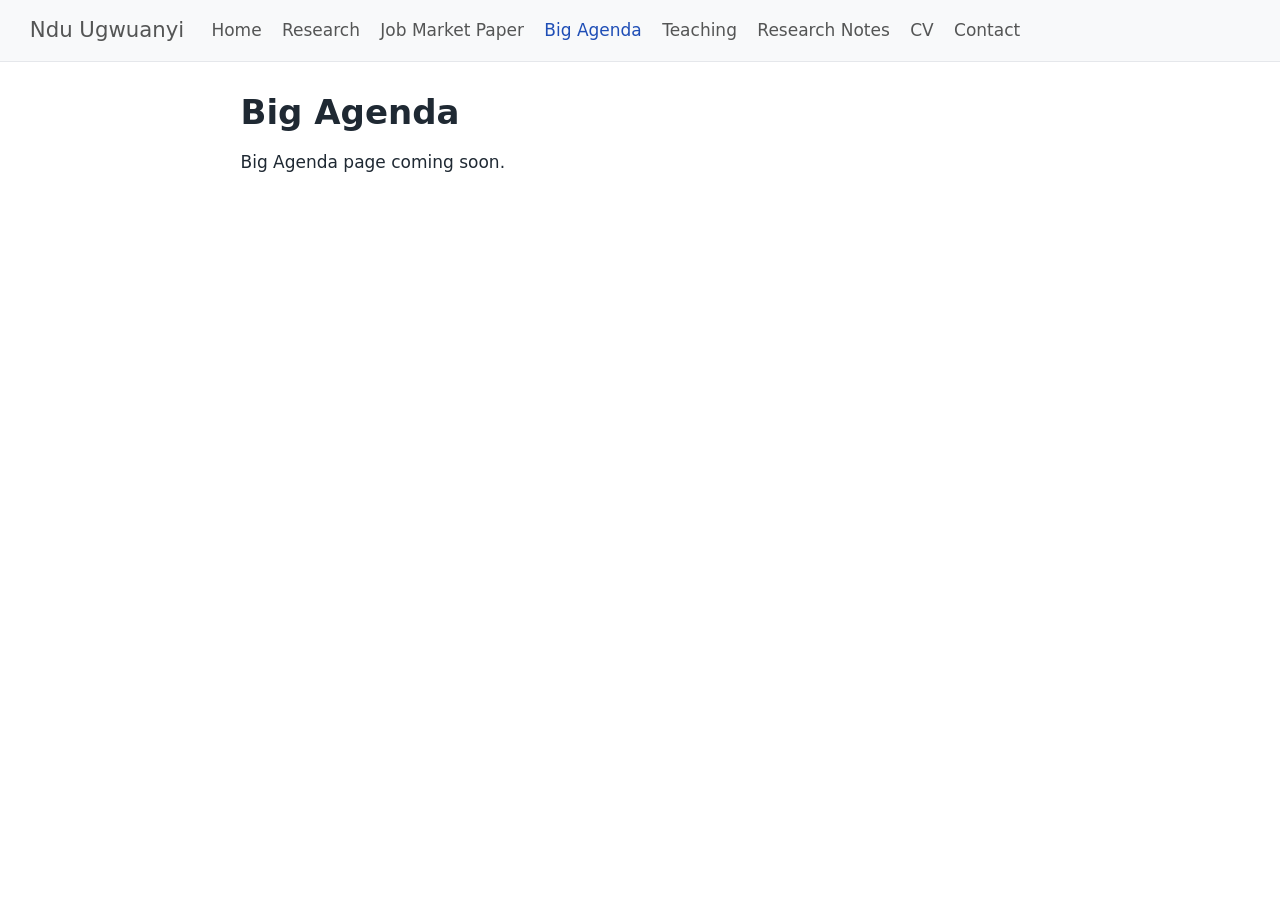
==== big-agenda.html @ 15739ca1 "Built site for gh-pages" ====
<!DOCTYPE html>
<html xmlns="http://www.w3.org/1999/xhtml" lang="en" xml:lang="en"><head>

<meta charset="utf-8">
<meta name="generator" content="quarto-1.10.18">

<meta name="viewport" content="width=device-width, initial-scale=1.0, user-scalable=yes">


<title>Big Agenda – Ndu Ugwuanyi</title>
<style>
/* Default styles provided by pandoc.
** See https://pandoc.org/MANUAL.html#variables-for-html for config info.
*/
span.smallcaps{font-variant: small-caps;}
div.columns{display: flex; gap: 1.5em;}
div.column{flex: auto;}
@media screen {
div.columns{gap: min(4vw, 1.5em);}
div.column{overflow-x: auto;}
}
div.hanging-indent{margin-left: 1.5em; text-indent: -1.5em;}
ul.task-list{list-style: none;}
ul.task-list li input[type="checkbox"] {
  width: 0.8em;
  margin: 0 0.8em 0.2em -1em; /* quarto-specific, see https://github.com/quarto-dev/quarto-cli/issues/4556 */ 
  vertical-align: middle;
}
</style>


<script src="site_libs/quarto-nav/quarto-nav.js"></script>
<script src="site_libs/quarto-nav/headroom.min.js"></script>
<script src="site_libs/clipboard/clipboard.min.js"></script>
<script src="site_libs/quarto-search/autocomplete.umd.js"></script>
<script src="site_libs/quarto-search/fuse.min.js"></script>
<script src="site_libs/quarto-search/quarto-search.js"></script>
<meta name="quarto:offset" content="./">
<script src="site_libs/quarto-html/quarto.js" type="module"></script>
<script src="site_libs/quarto-html/tabsets/tabsets.js" type="module"></script>
<script src="site_libs/quarto-html/popper.min.js"></script>
<script src="site_libs/quarto-html/tippy.umd.min.js"></script>
<script src="site_libs/quarto-html/anchor.min.js"></script>
<link href="site_libs/quarto-html/tippy.css" rel="stylesheet">
<link href="site_libs/quarto-html/quarto-syntax-highlighting-64a204ab8560d761af7679ceaba22944.css" rel="stylesheet" id="quarto-text-highlighting-styles">
<script src="site_libs/bootstrap/bootstrap.min.js"></script>
<link href="site_libs/bootstrap/bootstrap-icons.css" rel="stylesheet">
<link href="site_libs/bootstrap/bootstrap-172ba59bd5e0b52282274ba0c0cc16fc.min.css" rel="stylesheet" append-hash="true" id="quarto-bootstrap" data-mode="light">
<script id="quarto-search-options" type="application/json">{
  "location": "navbar",
  "copy-button": false,
  "collapse-after": 3,
  "panel-placement": "end",
  "type": "overlay",
  "limit": 50,
  "keyboard-shortcut": [
    "f",
    "/",
    "s"
  ],
  "show-item-context": false,
  "language": {
    "search-no-results-text": "No results",
    "search-matching-documents-text": "matching documents",
    "search-copy-link-title": "Copy link to search",
    "search-hide-matches-text": "Hide additional matches",
    "search-more-match-text": "more match in this document",
    "search-more-matches-text": "more matches in this document",
    "search-clear-button-title": "Clear",
    "search-text-placeholder": "",
    "search-detached-cancel-button-title": "Cancel",
    "search-submit-button-title": "Submit",
    "search-label": "Search"
  }
}</script>


<link rel="stylesheet" href="styles.css">
</head>

<body class="nav-fixed fullcontent quarto-light">

<div id="quarto-search-results"></div>
  <header id="quarto-header" class="headroom fixed-top">
    <nav class="navbar navbar-expand-lg " data-bs-theme="dark">
      <div class="navbar-container container-fluid">
      <div class="navbar-brand-container mx-auto">
    <a class="navbar-brand" href="./index.html">
    <span class="navbar-title">Ndu Ugwuanyi</span>
    </a>
  </div>
            <div id="quarto-search" class="" title="Search"></div>
          <button class="navbar-toggler" type="button" data-bs-toggle="collapse" data-bs-target="#navbarCollapse" aria-controls="navbarCollapse" role="menu" aria-expanded="false" aria-label="Toggle navigation" onclick="if (window.quartoToggleHeadroom) { window.quartoToggleHeadroom(); }">
  <span class="navbar-toggler-icon"></span>
</button>
          <div class="collapse navbar-collapse" id="navbarCollapse">
            <ul class="navbar-nav navbar-nav-scroll me-auto">
  <li class="nav-item">
    <a class="nav-link" href="./index.html"> 
<span class="menu-text">Home</span></a>
  </li>  
  <li class="nav-item">
    <a class="nav-link" href="./research.html"> 
<span class="menu-text">Research</span></a>
  </li>  
  <li class="nav-item">
    <a class="nav-link" href="./job-market-paper.html"> 
<span class="menu-text">Job Market Paper</span></a>
  </li>  
  <li class="nav-item">
    <a class="nav-link active" href="./big-agenda.html" aria-current="page"> 
<span class="menu-text">Big Agenda</span></a>
  </li>  
  <li class="nav-item">
    <a class="nav-link" href="./teaching.html"> 
<span class="menu-text">Teaching</span></a>
  </li>  
  <li class="nav-item">
    <a class="nav-link" href="./research-notes.html"> 
<span class="menu-text">Research Notes</span></a>
  </li>  
  <li class="nav-item">
    <a class="nav-link" href="./cv.html"> 
<span class="menu-text">CV</span></a>
  </li>  
  <li class="nav-item">
    <a class="nav-link" href="./contact.html"> 
<span class="menu-text">Contact</span></a>
  </li>  
</ul>
          </div> <!-- /navcollapse -->
            <div class="quarto-navbar-tools">
</div>
      </div> <!-- /container-fluid -->
    </nav>
</header>
<!-- content -->
<div id="quarto-content" class="quarto-container page-columns page-rows-contents page-layout-article page-navbar">
<!-- sidebar -->
<!-- margin-sidebar -->
    
<!-- main -->
<main class="content" id="quarto-document-content">

<header id="title-block-header" class="quarto-title-block default">
<div class="quarto-title">
<h1 class="title">Big Agenda</h1>
</div>



<div class="quarto-title-meta">

    
  
    
  </div>
  


</header>


<p>Big Agenda page coming soon.</p>



</main> <!-- /main -->
<script id="quarto-html-after-body" type="application/javascript">
  window.document.addEventListener("DOMContentLoaded", function (event) {
    const icon = "";
    const anchorJS = new window.AnchorJS();
    anchorJS.options = {
      placement: 'right',
      icon: icon
    };
    anchorJS.add('.anchored');
    const isCodeAnnotation = (el) => {
      for (const clz of el.classList) {
        if (clz.startsWith('code-annotation-')) {                     
          return true;
        }
      }
      return false;
    }
    const onCopySuccess = function(e) {
      // button target
      const button = e.trigger;
      // don't keep focus
      button.blur();
      // flash "checked"
      button.classList.add('code-copy-button-checked');
      var currentTitle = button.getAttribute("title");
      button.setAttribute("title", "Copied!");
      let tooltip;
      if (window.bootstrap) {
        button.setAttribute("data-bs-toggle", "tooltip");
        button.setAttribute("data-bs-placement", "left");
        button.setAttribute("data-bs-title", "Copied!");
        tooltip = new bootstrap.Tooltip(button, 
          { trigger: "manual", 
            customClass: "code-copy-button-tooltip",
            offset: [0, -8]});
        tooltip.show();    
      }
      setTimeout(function() {
        if (tooltip) {
          tooltip.hide();
          button.removeAttribute("data-bs-title");
          button.removeAttribute("data-bs-toggle");
          button.removeAttribute("data-bs-placement");
        }
        button.setAttribute("title", currentTitle);
        button.classList.remove('code-copy-button-checked');
      }, 1000);
      // clear code selection
      e.clearSelection();
    }
    const getTextToCopy = function(trigger) {
      const outerScaffold = trigger.parentElement.cloneNode(true);
      const codeEl = outerScaffold.querySelector('code');
      for (const childEl of codeEl.children) {
        if (isCodeAnnotation(childEl)) {
          childEl.remove();
        }
      }
      return codeEl.innerText;
    }
    const clipboard = new window.ClipboardJS('.code-copy-button:not([data-in-quarto-modal])', {
      text: getTextToCopy
    });
    clipboard.on('success', onCopySuccess);
    if (window.document.getElementById('quarto-embedded-source-code-modal')) {
      const clipboardModal = new window.ClipboardJS('.code-copy-button[data-in-quarto-modal]', {
        text: getTextToCopy,
        container: window.document.getElementById('quarto-embedded-source-code-modal')
      });
      clipboardModal.on('success', onCopySuccess);
    }
      var localhostRegex = new RegExp(/^(?:http|https):\/\/localhost\:?[0-9]*\//);
      var mailtoRegex = new RegExp(/^mailto:/);
        var filterRegex = new RegExp("https:\/\/URichnd\.github\.io\/ndu\/");
      var isInternal = (href) => {
          return filterRegex.test(href) || localhostRegex.test(href) || mailtoRegex.test(href);
      }
      // Inspect non-navigation links and adorn them if external
     var links = window.document.querySelectorAll('a[href]:not(.nav-link):not(.navbar-brand):not(.toc-action):not(.sidebar-link):not(.sidebar-item-toggle):not(.pagination-link):not(.no-external):not([aria-hidden]):not(.dropdown-item):not(.quarto-navigation-tool):not(.about-link)');
      for (var i=0; i<links.length; i++) {
        const link = links[i];
        if (!isInternal(link.href)) {
          // undo the damage that might have been done by quarto-nav.js in the case of
          // links that we want to consider external
          if (link.dataset.originalHref !== undefined) {
            link.href = link.dataset.originalHref;
          }
        }
      }
    function tippyHover(el, contentFn, onTriggerFn, onUntriggerFn) {
      const config = {
        allowHTML: true,
        maxWidth: 500,
        delay: 100,
        arrow: false,
        appendTo: function(el) {
            return el.parentElement;
        },
        interactive: true,
        interactiveBorder: 10,
        theme: 'quarto',
        placement: 'bottom-start',
      };
      if (contentFn) {
        config.content = contentFn;
      }
      if (onTriggerFn) {
        config.onTrigger = onTriggerFn;
      }
      if (onUntriggerFn) {
        config.onUntrigger = onUntriggerFn;
      }
      window.tippy(el, config); 
    }
    const noterefs = window.document.querySelectorAll('a[role="doc-noteref"]');
    for (var i=0; i<noterefs.length; i++) {
      const ref = noterefs[i];
      tippyHover(ref, function() {
        // use id or data attribute instead here
        let href = ref.getAttribute('data-footnote-href') || ref.getAttribute('href');
        try { href = new URL(href).hash; } catch {}
        const id = href.replace(/^#\/?/, "");
        const note = window.document.getElementById(id);
        if (note) {
          return note.innerHTML;
        } else {
          return "";
        }
      });
    }
    const xrefs = window.document.querySelectorAll('a.quarto-xref');
    const processXRef = (id, note) => {
      // Strip column container classes
      const stripColumnClz = (el) => {
        el.classList.remove("page-full", "page-columns");
        if (el.children) {
          for (const child of el.children) {
            stripColumnClz(child);
          }
        }
      }
      stripColumnClz(note)
      if (id === null || id.startsWith('sec-')) {
        // Special case sections, only their first couple elements
        const container = document.createElement("div");
        if (note.children && note.children.length > 2) {
          container.appendChild(note.children[0].cloneNode(true));
          for (let i = 1; i < note.children.length; i++) {
            const child = note.children[i];
            if (child.tagName === "P" && child.innerText === "") {
              continue;
            } else {
              container.appendChild(child.cloneNode(true));
              break;
            }
          }
          if (window.Quarto?.typesetMath) {
            window.Quarto.typesetMath(container);
          }
          return container.innerHTML
        } else {
          if (window.Quarto?.typesetMath) {
            window.Quarto.typesetMath(note);
          }
          return note.innerHTML;
        }
      } else {
        // Remove any anchor links if they are present
        const anchorLink = note.querySelector('a.anchorjs-link');
        if (anchorLink) {
          anchorLink.remove();
        }
        if (window.Quarto?.typesetMath) {
          window.Quarto.typesetMath(note);
        }
        if (note.classList.contains("callout")) {
          return note.outerHTML;
        } else {
          return note.innerHTML;
        }
      }
    }
    for (var i=0; i<xrefs.length; i++) {
      const xref = xrefs[i];
      tippyHover(xref, undefined, function(instance) {
        instance.disable();
        let url = xref.getAttribute('href');
        let hash = undefined; 
        if (url.startsWith('#')) {
          hash = url;
        } else {
          try { hash = new URL(url).hash; } catch {}
        }
        if (hash) {
          const id = hash.replace(/^#\/?/, "");
          const note = window.document.getElementById(id);
          if (note !== null) {
            try {
              const html = processXRef(id, note.cloneNode(true));
              instance.setContent(html);
            } finally {
              instance.enable();
              instance.show();
            }
          } else {
            // See if we can fetch this
            fetch(url.split('#')[0])
            .then(res => res.text())
            .then(html => {
              const parser = new DOMParser();
              const htmlDoc = parser.parseFromString(html, "text/html");
              const note = htmlDoc.getElementById(id);
              if (note !== null) {
                const html = processXRef(id, note);
                instance.setContent(html);
              } 
            }).finally(() => {
              instance.enable();
              instance.show();
            });
          }
        } else {
          // See if we can fetch a full url (with no hash to target)
          // This is a special case and we should probably do some content thinning / targeting
          fetch(url)
          .then(res => res.text())
          .then(html => {
            const parser = new DOMParser();
            const htmlDoc = parser.parseFromString(html, "text/html");
            const note = htmlDoc.querySelector('main.content');
            if (note !== null) {
              // This should only happen for chapter cross references
              // (since there is no id in the URL)
              // remove the first header
              if (note.children.length > 0 && note.children[0].tagName === "HEADER") {
                note.children[0].remove();
              }
              const html = processXRef(null, note);
              instance.setContent(html);
            } 
          }).finally(() => {
            instance.enable();
            instance.show();
          });
        }
      }, function(instance) {
      });
    }
        let selectedAnnoteEl;
        const selectorForAnnotation = ( cell, annotation) => {
          let cellAttr = 'data-code-cell="' + cell + '"';
          let lineAttr = 'data-code-annotation="' +  annotation + '"';
          const selector = 'span[' + cellAttr + '][' + lineAttr + ']';
          return selector;
        }
        const selectCodeLines = (annoteEl) => {
          const doc = window.document;
          const targetCell = annoteEl.getAttribute("data-target-cell");
          const targetAnnotation = annoteEl.getAttribute("data-target-annotation");
          const annoteSpan = window.document.querySelector(selectorForAnnotation(targetCell, targetAnnotation));
          const lines = annoteSpan.getAttribute("data-code-lines").split(",");
          const lineIds = lines.map((line) => {
            return targetCell + "-" + line;
          })
          let top = null;
          let height = null;
          let parent = null;
          if (lineIds.length > 0) {
              //compute the position of the single el (top and bottom and make a div)
              const el = window.document.getElementById(lineIds[0]);
              top = el.offsetTop;
              height = el.offsetHeight;
              parent = el.parentElement.parentElement;
            if (lineIds.length > 1) {
              const lastEl = window.document.getElementById(lineIds[lineIds.length - 1]);
              const bottom = lastEl.offsetTop + lastEl.offsetHeight;
              height = bottom - top;
            }
            if (top !== null && height !== null && parent !== null) {
              // cook up a div (if necessary) and position it 
              let div = window.document.getElementById("code-annotation-line-highlight");
              if (div === null) {
                div = window.document.createElement("div");
                div.setAttribute("id", "code-annotation-line-highlight");
                div.style.position = 'absolute';
                parent.appendChild(div);
              }
              div.style.top = top - 2 + "px";
              div.style.height = height + 4 + "px";
              div.style.left = 0;
              let gutterDiv = window.document.getElementById("code-annotation-line-highlight-gutter");
              if (gutterDiv === null) {
                gutterDiv = window.document.createElement("div");
                gutterDiv.setAttribute("id", "code-annotation-line-highlight-gutter");
                gutterDiv.style.position = 'absolute';
                const codeCell = window.document.getElementById(targetCell);
                const gutter = codeCell.querySelector('.code-annotation-gutter');
                gutter.appendChild(gutterDiv);
              }
              gutterDiv.style.top = top - 2 + "px";
              gutterDiv.style.height = height + 4 + "px";
            }
            selectedAnnoteEl = annoteEl;
          }
        };
        const unselectCodeLines = () => {
          const elementsIds = ["code-annotation-line-highlight", "code-annotation-line-highlight-gutter"];
          elementsIds.forEach((elId) => {
            const div = window.document.getElementById(elId);
            if (div) {
              div.remove();
            }
          });
          selectedAnnoteEl = undefined;
        };
          // Handle positioning of the toggle
      window.addEventListener(
        "resize",
        throttle(() => {
          elRect = undefined;
          if (selectedAnnoteEl) {
            selectCodeLines(selectedAnnoteEl);
          }
        }, 10)
      );
      function throttle(fn, ms) {
      let throttle = false;
      let timer;
        return (...args) => {
          if(!throttle) { // first call gets through
              fn.apply(this, args);
              throttle = true;
          } else { // all the others get throttled
              if(timer) clearTimeout(timer); // cancel #2
              timer = setTimeout(() => {
                fn.apply(this, args);
                timer = throttle = false;
              }, ms);
          }
        };
      }
        // Attach click handler to the DT
        const annoteDls = window.document.querySelectorAll('dt[data-target-cell]');
        for (const annoteDlNode of annoteDls) {
          annoteDlNode.addEventListener('click', (event) => {
            const clickedEl = event.target;
            if (clickedEl !== selectedAnnoteEl) {
              unselectCodeLines();
              const activeEl = window.document.querySelector('dt[data-target-cell].code-annotation-active');
              if (activeEl) {
                activeEl.classList.remove('code-annotation-active');
              }
              selectCodeLines(clickedEl);
              clickedEl.classList.add('code-annotation-active');
            } else {
              // Unselect the line
              unselectCodeLines();
              clickedEl.classList.remove('code-annotation-active');
            }
          });
        }
    const findCites = (el) => {
      const parentEl = el.parentElement;
      if (parentEl) {
        const cites = parentEl.dataset.cites;
        if (cites) {
          return {
            el,
            cites: cites.split(' ')
          };
        } else {
          return findCites(el.parentElement)
        }
      } else {
        return undefined;
      }
    };
    var bibliorefs = window.document.querySelectorAll('a[role="doc-biblioref"]');
    for (var i=0; i<bibliorefs.length; i++) {
      const ref = bibliorefs[i];
      const citeInfo = findCites(ref);
      if (citeInfo) {
        tippyHover(citeInfo.el, function() {
          var popup = window.document.createElement('div');
          citeInfo.cites.forEach(function(cite) {
            var citeDiv = window.document.createElement('div');
            citeDiv.classList.add('hanging-indent');
            citeDiv.classList.add('csl-entry');
            var biblioDiv = window.document.getElementById('ref-' + cite);
            if (biblioDiv) {
              citeDiv.innerHTML = biblioDiv.innerHTML;
            }
            popup.appendChild(citeDiv);
          });
          return popup.innerHTML;
        });
      }
    }
  });
  </script>
</div> <!-- /content -->




</body></html>
---- site_libs/quarto-html/tippy.css ----
.tippy-box[data-animation=fade][data-state=hidden]{opacity:0}[data-tippy-root]{max-width:calc(100vw - 10px)}.tippy-box{position:relative;background-color:#333;color:#fff;border-radius:4px;font-size:14px;line-height:1.4;white-space:normal;outline:0;transition-property:transform,visibility,opacity}.tippy-box[data-placement^=top]>.tippy-arrow{bottom:0}.tippy-box[data-placement^=top]>.tippy-arrow:before{bottom:-7px;left:0;border-width:8px 8px 0;border-top-color:initial;transform-origin:center top}.tippy-box[data-placement^=bottom]>.tippy-arrow{top:0}.tippy-box[data-placement^=bottom]>.tippy-arrow:before{top:-7px;left:0;border-width:0 8px 8px;border-bottom-color:initial;transform-origin:center bottom}.tippy-box[data-placement^=left]>.tippy-arrow{right:0}.tippy-box[data-placement^=left]>.tippy-arrow:before{border-width:8px 0 8px 8px;border-left-color:initial;right:-7px;transform-origin:center left}.tippy-box[data-placement^=right]>.tippy-arrow{left:0}.tippy-box[data-placement^=right]>.tippy-arrow:before{left:-7px;border-width:8px 8px 8px 0;border-right-color:initial;transform-origin:center right}.tippy-box[data-inertia][data-state=visible]{transition-timing-function:cubic-bezier(.54,1.5,.38,1.11)}.tippy-arrow{width:16px;height:16px;color:#333}.tippy-arrow:before{content:"";position:absolute;border-color:transparent;border-style:solid}.tippy-content{position:relative;padding:5px 9px;z-index:1}
---- site_libs/quarto-html/quarto-syntax-highlighting-64a204ab8560d761af7679ceaba22944.css ----
/* quarto syntax highlight colors */
:root {
  --quarto-hl-ot-color: #003B4F;
  --quarto-hl-at-color: #657422;
  --quarto-hl-ss-color: #20794D;
  --quarto-hl-an-color: #5E5E5E;
  --quarto-hl-fu-color: #4758AB;
  --quarto-hl-st-color: #20794D;
  --quarto-hl-cf-color: #003B4F;
  --quarto-hl-op-color: #5E5E5E;
  --quarto-hl-er-color: #AD0000;
  --quarto-hl-bn-color: #AD0000;
  --quarto-hl-al-color: #AD0000;
  --quarto-hl-va-color: #111111;
  --quarto-hl-bu-color: inherit;
  --quarto-hl-ex-color: inherit;
  --quarto-hl-pp-color: #AD0000;
  --quarto-hl-in-color: #5E5E5E;
  --quarto-hl-vs-color: #20794D;
  --quarto-hl-wa-color: #5E5E5E;
  --quarto-hl-do-color: #5E5E5E;
  --quarto-hl-im-color: #00769E;
  --quarto-hl-ch-color: #20794D;
  --quarto-hl-dt-color: #AD0000;
  --quarto-hl-fl-color: #AD0000;
  --quarto-hl-co-color: #5E5E5E;
  --quarto-hl-cv-color: #5E5E5E;
  --quarto-hl-cn-color: #8f5902;
  --quarto-hl-sc-color: #5E5E5E;
  --quarto-hl-dv-color: #AD0000;
  --quarto-hl-kw-color: #003B4F;
}

/* other quarto variables */
:root {
  --quarto-font-monospace: SFMono-Regular, Menlo, Monaco, Consolas, "Liberation Mono", "Courier New", monospace;
}

/* syntax highlight based on Pandoc's rules */
pre > code.sourceCode > span {
  color: #003B4F;
}

code.sourceCode > span {
  color: #003B4F;
}

div.sourceCode,
div.sourceCode pre.sourceCode {
  color: #003B4F;
}

/* Normal */
code span {
  color: #003B4F;
}

/* Alert */
code span.al {
  color: #AD0000;
  font-style: inherit;
}

/* Annotation */
code span.an {
  color: #5E5E5E;
  font-style: inherit;
}

/* Attribute */
code span.at {
  color: #657422;
  font-style: inherit;
}

/* BaseN */
code span.bn {
  color: #AD0000;
  font-style: inherit;
}

/* BuiltIn */
code span.bu {
  font-style: inherit;
}

/* ControlFlow */
code span.cf {
  color: #003B4F;
  font-weight: bold;
  font-style: inherit;
}

/* Char */
code span.ch {
  color: #20794D;
  font-style: inherit;
}

/* Constant */
code span.cn {
  color: #8f5902;
  font-style: inherit;
}

/* Comment */
code span.co {
  color: #5E5E5E;
  font-style: inherit;
}

/* CommentVar */
code span.cv {
  color: #5E5E5E;
  font-style: italic;
}

/* Documentation */
code span.do {
  color: #5E5E5E;
  font-style: italic;
}

/* DataType */
code span.dt {
  color: #AD0000;
  font-style: inherit;
}

/* DecVal */
code span.dv {
  color: #AD0000;
  font-style: inherit;
}

/* Error */
code span.er {
  color: #AD0000;
  font-style: inherit;
}

/* Extension */
code span.ex {
  font-style: inherit;
}

/* Float */
code span.fl {
  color: #AD0000;
  font-style: inherit;
}

/* Function */
code span.fu {
  color: #4758AB;
  font-style: inherit;
}

/* Import */
code span.im {
  color: #00769E;
  font-style: inherit;
}

/* Information */
code span.in {
  color: #5E5E5E;
  font-style: inherit;
}

/* Keyword */
code span.kw {
  color: #003B4F;
  font-weight: bold;
  font-style: inherit;
}

/* Operator */
code span.op {
  color: #5E5E5E;
  font-style: inherit;
}

/* Other */
code span.ot {
  color: #003B4F;
  font-style: inherit;
}

/* Preprocessor */
code span.pp {
  color: #AD0000;
  font-style: inherit;
}

/* SpecialChar */
code span.sc {
  color: #5E5E5E;
  font-style: inherit;
}

/* SpecialString */
code span.ss {
  color: #20794D;
  font-style: inherit;
}

/* String */
code span.st {
  color: #20794D;
  font-style: inherit;
}

/* Variable */
code span.va {
  color: #111111;
  font-style: inherit;
}

/* VerbatimString */
code span.vs {
  color: #20794D;
  font-style: inherit;
}

/* Warning */
code span.wa {
  color: #5E5E5E;
  font-style: italic;
}

.prevent-inlining {
  content: "</";
}

/*# sourceMappingURL=9d8d5bb603a83b8298b89080a598c93b.css.map */
---- styles.css ----
body {
  font-family: system-ui, -apple-system, BlinkMacSystemFont, "Segoe UI", sans-serif;
  color: #1f2933;
}

.navbar {
  box-shadow: none;
  border-bottom: 1px solid #e5e7eb;
}

.hero {
  position: relative;
  width: 100vw;
  margin-left: calc(50% - 50vw);
  min-height: 82vh;
  display: flex;
  align-items: center;
  justify-content: center;
  overflow: hidden;
  background: linear-gradient(135deg, #0f172a 0%, #1e293b 45%, #334155 100%);
  margin-top: -1px;
}

.hero-video {
  position: absolute;
  inset: 0;
  width: 100%;
  height: 100%;
  object-fit: cover;
  opacity: 0.45;
}

.hero-overlay {
  position: absolute;
  inset: 0;
  background: rgba(5, 10, 25, 0.52);
}

.hero-content {
  position: relative;
  z-index: 2;
  max-width: 920px;
  padding: 4rem 2rem;
  text-align: center;
  color: white;
}

.eyebrow {
  text-transform: uppercase;
  letter-spacing: 0.14em;
  font-size: 0.82rem;
  margin-bottom: 1rem;
  color: #dbeafe;
}

.hero-content h1 {
  font-size: clamp(3rem, 7vw, 6rem);
  line-height: 0.95;
  margin: 0 0 1rem 0;
  font-weight: 700;
}

.subtitle {
  font-size: 1.35rem;
  margin-bottom: 1.5rem;
  color: #e5e7eb;
}

.hero-text {
  max-width: 760px;
  margin: 0 auto;
  font-size: 1.18rem;
  line-height: 1.65;
  color: #f3f4f6;
}

.hero-buttons {
  margin-top: 2rem;
}

.hero-buttons a {
  display: inline-block;
  margin: 0.35rem;
  padding: 0.8rem 1.15rem;
  border: 1px solid rgba(255, 255, 255, 0.8);
  color: white;
  text-decoration: none;
  border-radius: 999px;
  font-size: 0.95rem;
}

.hero-buttons a:hover {
  background: white;
  color: #0f172a;
}

.home-section {
  max-width: 1120px;
  margin: 0 auto;
  padding: 4.5rem 2rem;
}

.home-grid {
  display: grid;
  grid-template-columns: repeat(3, 1fr);
  gap: 2.2rem;
}

.home-grid h2 {
  font-size: 1.25rem;
  margin-bottom: 0.75rem;
}

.home-grid p {
  line-height: 1.65;
}

.home-grid a {
  color: #0f3b73;
  text-decoration: none;
  font-weight: 600;
}

.home-grid a:hover {
  text-decoration: underline;
}

@media (max-width: 800px) {
  .home-grid {
    grid-template-columns: 1fr;
  }

  .hero {
    min-height: 76vh;
  }
}
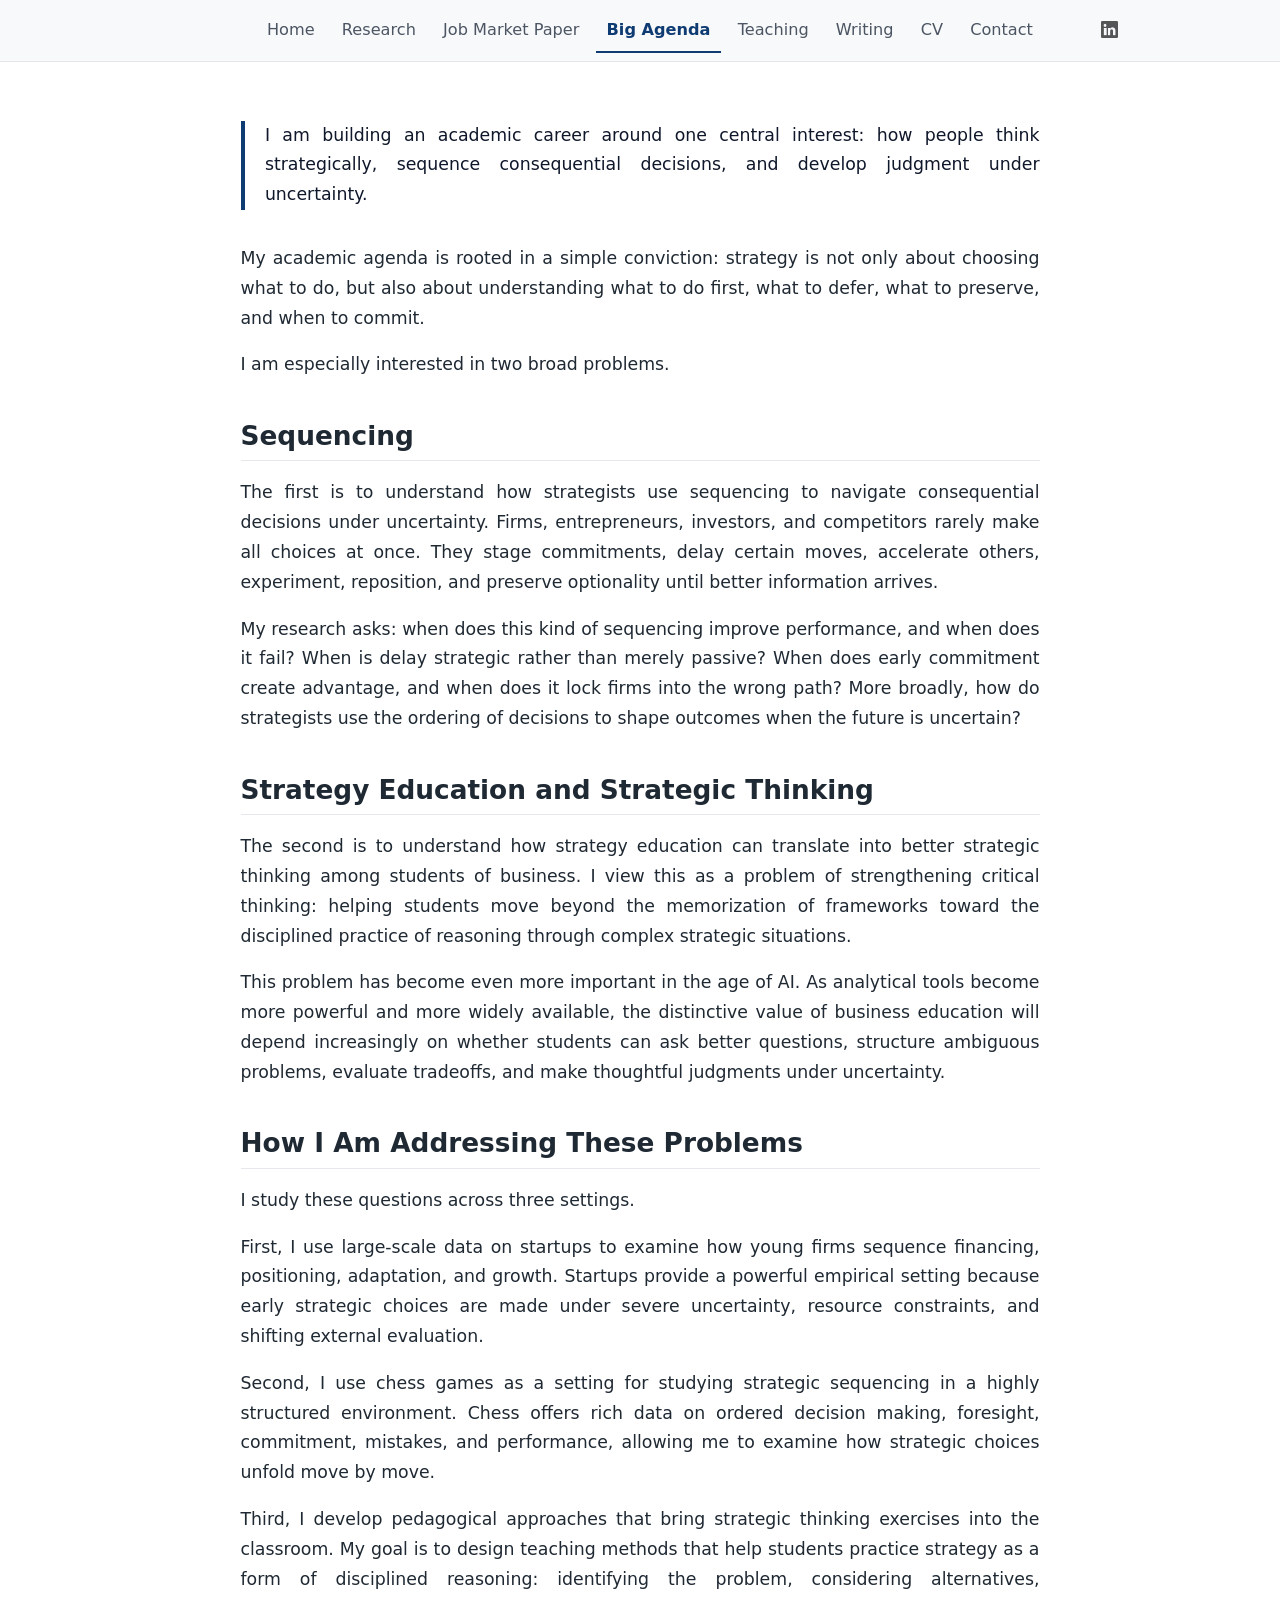
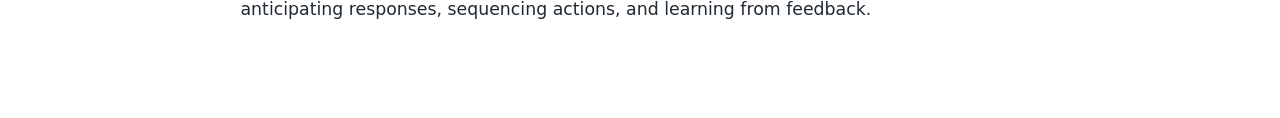
==== commit 56ee615e: "Built site for gh-pages" ====
--- a/big-agenda.html
+++ b/big-agenda.html
@@ -30,35 +30,17 @@
 
 
 <script src="site_libs/quarto-nav/quarto-nav.js"></script>
-<script src="site_libs/quarto-nav/headroom.min.js"></script>
 <script src="site_libs/clipboard/clipboard.min.js"></script>
-<script src="site_libs/quarto-search/autocomplete.umd.js"></script>
-<script src="site_libs/quarto-search/fuse.min.js"></script>
-<script src="site_libs/quarto-search/quarto-search.js"></script>
-<meta name="quarto:offset" content="./">
 <script src="site_libs/quarto-html/quarto.js" type="module"></script>
 <script src="site_libs/quarto-html/tabsets/tabsets.js" type="module"></script>
 <script src="site_libs/quarto-html/popper.min.js"></script>
 <script src="site_libs/quarto-html/tippy.umd.min.js"></script>
-<script src="site_libs/quarto-html/anchor.min.js"></script>
 <link href="site_libs/quarto-html/tippy.css" rel="stylesheet">
 <link href="site_libs/quarto-html/quarto-syntax-highlighting-64a204ab8560d761af7679ceaba22944.css" rel="stylesheet" id="quarto-text-highlighting-styles">
 <script src="site_libs/bootstrap/bootstrap.min.js"></script>
 <link href="site_libs/bootstrap/bootstrap-icons.css" rel="stylesheet">
 <link href="site_libs/bootstrap/bootstrap-172ba59bd5e0b52282274ba0c0cc16fc.min.css" rel="stylesheet" append-hash="true" id="quarto-bootstrap" data-mode="light">
 <script id="quarto-search-options" type="application/json">{
-  "location": "navbar",
-  "copy-button": false,
-  "collapse-after": 3,
-  "panel-placement": "end",
-  "type": "overlay",
-  "limit": 50,
-  "keyboard-shortcut": [
-    "f",
-    "/",
-    "s"
-  ],
-  "show-item-context": false,
   "language": {
     "search-no-results-text": "No results",
     "search-matching-documents-text": "matching documents",
@@ -84,17 +66,11 @@
   <header id="quarto-header" class="headroom fixed-top">
     <nav class="navbar navbar-expand-lg " data-bs-theme="dark">
       <div class="navbar-container container-fluid">
-      <div class="navbar-brand-container mx-auto">
-    <a class="navbar-brand" href="./index.html">
-    <span class="navbar-title">Ndu Ugwuanyi</span>
-    </a>
-  </div>
-            <div id="quarto-search" class="" title="Search"></div>
           <button class="navbar-toggler" type="button" data-bs-toggle="collapse" data-bs-target="#navbarCollapse" aria-controls="navbarCollapse" role="menu" aria-expanded="false" aria-label="Toggle navigation" onclick="if (window.quartoToggleHeadroom) { window.quartoToggleHeadroom(); }">
   <span class="navbar-toggler-icon"></span>
 </button>
           <div class="collapse navbar-collapse" id="navbarCollapse">
-            <ul class="navbar-nav navbar-nav-scroll me-auto">
+            <ul class="navbar-nav navbar-nav-scroll ms-auto">
   <li class="nav-item">
     <a class="nav-link" href="./index.html"> 
 <span class="menu-text">Home</span></a>
@@ -116,8 +92,8 @@
 <span class="menu-text">Teaching</span></a>
   </li>  
   <li class="nav-item">
-    <a class="nav-link" href="./research-notes.html"> 
-<span class="menu-text">Research Notes</span></a>
+    <a class="nav-link" href="./writing.html"> 
+<span class="menu-text">Writing</span></a>
   </li>  
   <li class="nav-item">
     <a class="nav-link" href="./cv.html"> 
@@ -130,6 +106,7 @@
 </ul>
           </div> <!-- /navcollapse -->
             <div class="quarto-navbar-tools">
+    <a href="https://www.linkedin.com/in/YOUR-LINKEDIN-HANDLE" title="" class="quarto-navigation-tool px-1" aria-label="LinkedIn"><i class="bi bi-linkedin"></i></a>
 </div>
       </div> <!-- /container-fluid -->
     </nav>
@@ -140,41 +117,41 @@
 <!-- margin-sidebar -->
     
 <!-- main -->
-<main class="content" id="quarto-document-content">
-
-<header id="title-block-header" class="quarto-title-block default">
-<div class="quarto-title">
-<h1 class="title">Big Agenda</h1>
+<main class="content" id="quarto-document-content"><header id="title-block-header" class="quarto-title-block"></header>
+
+
+
+
+<div class="big-agenda-page">
+<div class="agenda-lede">
+<p>I am building an academic career around one central interest: how people think strategically, sequence consequential decisions, and develop judgment under uncertainty.</p>
 </div>
-
-
-
-<div class="quarto-title-meta">
-
-    
-  
-    
-  </div>
-  
-
-
-</header>
-
-
-<p>Big Agenda page coming soon.</p>
+<p>My academic agenda is rooted in a simple conviction: strategy is not only about choosing what to do, but also about understanding what to do first, what to defer, what to preserve, and when to commit.</p>
+<p>I am especially interested in two broad problems.</p>
+<section id="sequencing" class="level2">
+<h2 data-anchor-id="sequencing">Sequencing</h2>
+<p>The first is to understand how strategists use sequencing to navigate consequential decisions under uncertainty. Firms, entrepreneurs, investors, and competitors rarely make all choices at once. They stage commitments, delay certain moves, accelerate others, experiment, reposition, and preserve optionality until better information arrives.</p>
+<p>My research asks: when does this kind of sequencing improve performance, and when does it fail? When is delay strategic rather than merely passive? When does early commitment create advantage, and when does it lock firms into the wrong path? More broadly, how do strategists use the ordering of decisions to shape outcomes when the future is uncertain?</p>
+</section>
+<section id="strategy-education-and-strategic-thinking" class="level2">
+<h2 data-anchor-id="strategy-education-and-strategic-thinking">Strategy Education and Strategic Thinking</h2>
+<p>The second is to understand how strategy education can translate into better strategic thinking among students of business. I view this as a problem of strengthening critical thinking: helping students move beyond the memorization of frameworks toward the disciplined practice of reasoning through complex strategic situations.</p>
+<p>This problem has become even more important in the age of AI. As analytical tools become more powerful and more widely available, the distinctive value of business education will depend increasingly on whether students can ask better questions, structure ambiguous problems, evaluate tradeoffs, and make thoughtful judgments under uncertainty.</p>
+</section>
+<section id="how-i-am-addressing-these-problems" class="level2">
+<h2 data-anchor-id="how-i-am-addressing-these-problems">How I Am Addressing These Problems</h2>
+<p>I study these questions across three settings.</p>
+<p>First, I use large-scale data on startups to examine how young firms sequence financing, positioning, adaptation, and growth. Startups provide a powerful empirical setting because early strategic choices are made under severe uncertainty, resource constraints, and shifting external evaluation.</p>
+<p>Second, I use chess games as a setting for studying strategic sequencing in a highly structured environment. Chess offers rich data on ordered decision making, foresight, commitment, mistakes, and performance, allowing me to examine how strategic choices unfold move by move.</p>
+<p>Third, I develop pedagogical approaches that bring strategic thinking exercises into the classroom. My goal is to design teaching methods that help students practice strategy as a form of disciplined reasoning: identifying the problem, considering alternatives, anticipating responses, sequencing actions, and learning from feedback.</p>
+</section>
+</div>
 
 
 
 </main> <!-- /main -->
 <script id="quarto-html-after-body" type="application/javascript">
   window.document.addEventListener("DOMContentLoaded", function (event) {
-    const icon = "";
-    const anchorJS = new window.AnchorJS();
-    anchorJS.options = {
-      placement: 'right',
-      icon: icon
-    };
-    anchorJS.add('.anchored');
     const isCodeAnnotation = (el) => {
       for (const clz of el.classList) {
         if (clz.startsWith('code-annotation-')) {                     
--- a/styles.css
+++ b/styles.css
@@ -95,15 +95,17 @@
 }
 
 .home-section {
-  max-width: 1120px;
-  margin: 0 auto;
-  padding: 4.5rem 2rem;
+  width: 100vw;
+  margin-left: calc(50% - 50vw);
+  padding: 4.5rem 6vw 5rem 6vw;
 }
 
 .home-grid {
+  max-width: 1320px;
+  margin: 0 auto;
   display: grid;
-  grid-template-columns: repeat(3, 1fr);
-  gap: 2.2rem;
+  grid-template-columns: repeat(3, minmax(0, 1fr));
+  gap: clamp(2rem, 5vw, 6rem);
 }
 
 .home-grid h2 {
@@ -133,4 +135,468 @@
   .hero {
     min-height: 76vh;
   }
+}
+
+/* Remove Quarto's default top spacing on the homepage */
+#quarto-content {
+  padding-top: 0 !important;
+}
+
+#quarto-document-content {
+  margin-top: 0 !important;
+  padding-top: 0 !important;
+}
+
+main.content {
+  margin-top: 0 !important;
+  padding-top: 0 !important;
+}
+
+/* Big Agenda page */
+.big-agenda-page {
+  max-width: 940px;
+  margin: 0 auto;
+  padding-top: 2.5rem;
+}
+
+.big-agenda-page h2 {
+  font-size: 1.55rem;
+  font-weight: 700;
+  margin-top: 2.4rem;
+  margin-bottom: 1rem;
+  padding-bottom: 0.45rem;
+  border-bottom: 1px solid #e5e7eb;
+}
+
+.big-agenda-page p {
+  text-align: justify;
+  text-justify: inter-word;
+  line-height: 1.72;
+  font-size: 1.02rem;
+}
+
+.agenda-lede {
+  font-size: 1.28rem;
+  line-height: 1.55;
+  font-weight: 500;
+  color: #0f172a;
+  border-left: 4px solid #0f3b73;
+  padding-left: 1.2rem;
+  margin-bottom: 2rem;
+}
+
+/* Navbar active tab */
+.navbar .nav-link {
+  font-size: 0.95rem;
+  color: #4b5563 !important;
+  margin-right: 0.4rem;
+}
+
+.navbar .nav-link.active {
+  color: #0f3b73 !important;
+  font-weight: 600;
+  border-bottom: 2px solid #0f3b73;
+}
+
+.navbar .nav-link:hover {
+  color: #0f3b73 !important;
+}
+
+/* Standard interior pages */
+.standard-page {
+  max-width: 980px;
+  margin: 0 auto;
+  padding: 2.7rem 1.5rem 5rem 1.5rem;
+}
+
+.page-lede {
+  font-size: 1.22rem;
+  line-height: 1.62;
+  color: #0f172a;
+  margin-bottom: 2.6rem;
+  border-left: 4px solid #0f3b73;
+  padding-left: 1.2rem;
+}
+
+.standard-page h2 {
+  font-size: 1.45rem;
+  margin-top: 2.7rem;
+  margin-bottom: 1rem;
+  padding-bottom: 0.45rem;
+  border-bottom: 1px solid #e5e7eb;
+}
+
+.paper-card {
+  border: 1px solid #e5e7eb;
+  border-radius: 10px;
+  padding: 1.25rem 1.35rem;
+  margin-bottom: 1rem;
+  background: #ffffff;
+}
+
+.paper-card h3 {
+  margin-top: 0;
+  margin-bottom: 0.4rem;
+  font-size: 1.12rem;
+}
+
+.paper-card p {
+  line-height: 1.65;
+}
+
+.featured-paper {
+  border-left: 4px solid #0f3b73;
+}
+
+.research-areas {
+  display: grid;
+  grid-template-columns: repeat(3, 1fr);
+  gap: 1.1rem;
+  margin-top: 1rem;
+}
+
+.research-area {
+  border: 1px solid #e5e7eb;
+  border-radius: 10px;
+  padding: 1.1rem;
+  line-height: 1.55;
+}
+
+@media (max-width: 800px) {
+  .research-areas {
+    grid-template-columns: 1fr;
+  }
+}
+
+/* Sparse centered Job Market Paper page */
+.jmp-page {
+  max-width: 900px;
+  margin: 0 auto;
+  padding: 0 1.5rem 7rem 1.5rem;
+}
+
+.jmp-cover {
+  min-height: 58vh;
+  display: flex;
+  flex-direction: column;
+  align-items: center;
+  justify-content: center;
+  text-align: center;
+  padding-top: 2rem;
+}
+
+.jmp-kicker {
+  text-transform: uppercase;
+  letter-spacing: 0.16em;
+  font-size: 0.78rem;
+  font-weight: 700;
+  color: #0f3b73;
+  margin-bottom: 1.1rem;
+}
+
+.jmp-page h1 {
+  font-size: clamp(3.2rem, 7vw, 5.8rem);
+  font-weight: 650;
+  letter-spacing: -0.045em;
+  line-height: 0.98;
+  color: #0f172a;
+  margin-bottom: 1.2rem;
+}
+
+.jmp-status {
+  color: #4b5563;
+  font-size: 1.02rem;
+  margin-bottom: 1.35rem;
+}
+
+.jmp-button {
+  display: inline-block;
+  padding: 0.72rem 1.1rem;
+  border: 1px solid #0f3b73;
+  border-radius: 999px;
+  color: #0f3b73;
+  text-decoration: none;
+  font-weight: 600;
+  font-size: 0.95rem;
+}
+
+.jmp-button:hover {
+  background: #0f3b73;
+  color: white;
+  text-decoration: none;
+}
+
+.jmp-abstract {
+  max-width: 780px;
+  margin: 0 auto;
+  padding-top: 1rem;
+}
+
+.jmp-abstract h2 {
+  font-size: 1.1rem;
+  font-weight: 700;
+  color: #0f172a;
+  margin-bottom: 1rem;
+  padding-bottom: 0.45rem;
+  border-bottom: 1px solid #e5e7eb;
+}
+
+.jmp-abstract p {
+  font-size: 1.03rem;
+  line-height: 1.78;
+  text-align: justify;
+  color: #1f2933;
+}
+
+
+/* Job Market Paper page - compact one-screen version */
+.jmp2-page {
+  max-width: 900px;
+  margin: 0 auto;
+  padding: 0.75rem 1.5rem 1rem 1.5rem;
+}
+
+.jmp2-cover {
+  padding: 0;
+  margin: 0 0 1.1rem 0;
+  border-bottom: none;
+  min-height: 0;
+  display: block;
+  text-align: left;
+}
+
+.jmp2-cover h1 {
+  font-size: 2.25rem;
+  font-weight: 700;
+  letter-spacing: -0.025em;
+  line-height: 1.05;
+  color: #0f172a;
+  margin: 0 0 0.55rem 0;
+}
+
+.jmp2-kicker {
+  font-size: 0.95rem;
+  color: #1f2933;
+  margin-bottom: 0.15rem;
+  text-transform: none;
+  letter-spacing: 0;
+  font-weight: 400;
+}
+
+.jmp2-status {
+  color: #4b5563;
+  font-size: 0.95rem;
+  margin-bottom: 0.65rem;
+}
+
+.jmp2-button {
+  display: inline-block !important;
+  padding: 0.45rem 0.8rem !important;
+  border: 1px solid #0f3b73 !important;
+  border-radius: 999px !important;
+  color: #0f3b73 !important;
+  text-decoration: none !important;
+  font-weight: 600 !important;
+  font-size: 0.88rem !important;
+}
+
+.jmp2-abstract {
+  max-width: 900px;
+  margin: 0 auto;
+  padding-top: 0;
+}
+
+.jmp2-abstract h2 {
+  font-size: 1.15rem;
+  font-weight: 700;
+  color: #0f172a;
+  margin: 0 0 0.45rem 0;
+  padding: 0;
+  border-bottom: none;
+}
+
+.jmp2-abstract p {
+  font-size: 0.88rem;
+  line-height: 1.42;
+  text-align: justify;
+  color: #1f2933;
+  margin: 0;
+}
+
+/* Small final adjustments to JMP page */
+.jmp2-page {
+  padding-top: 1.6rem;
+}
+
+.jmp2-cover h1 {
+  margin-top: 0.4rem;
+  margin-bottom: 0.65rem;
+}
+
+.jmp2-abstract p {
+  font-size: 0.96rem;
+  line-height: 1.5;
+}
+
+
+/* Job Market Paper page - final clean reset */
+.jmp-final-page {
+  max-width: 980px;
+  margin: 0 auto;
+  padding: 1.4rem 1.5rem 1.5rem 1.5rem;
+}
+
+.jmp-final-header {
+  margin: 0 0 1.1rem 0;
+  padding: 0;
+}
+
+.jmp-final-header h1 {
+  margin: 0 0 0.45rem 0;
+  padding: 0;
+  font-size: 2.35rem;
+  line-height: 1.05;
+  font-weight: 700;
+  letter-spacing: -0.025em;
+  color: #0f172a;
+}
+
+.jmp-final-meta {
+  margin: 0 0 0.12rem 0;
+  padding: 0;
+  font-size: 0.96rem;
+  color: #1f2933;
+}
+
+.jmp-final-status {
+  margin: 0 0 0.55rem 0;
+  padding: 0;
+  font-size: 0.94rem;
+  color: #4b5563;
+}
+
+.jmp-final-download {
+  margin: 0;
+  padding: 0;
+}
+
+.jmp-final-download a {
+  display: inline-block;
+  padding: 0.42rem 0.75rem;
+  border: 1px solid #0f3b73;
+  border-radius: 999px;
+  color: #0f3b73;
+  text-decoration: none;
+  font-weight: 600;
+  font-size: 0.88rem;
+}
+
+.jmp-final-download a:hover {
+  background: #0f3b73;
+  color: white;
+}
+
+.jmp-final-abstract {
+  max-width: 980px;
+  margin: 0 auto;
+  padding: 0;
+}
+
+.jmp-final-abstract h2 {
+  margin: 0 0 0.45rem 0;
+  padding: 0;
+  border: none;
+  font-size: 1.12rem;
+  font-weight: 700;
+  color: #0f172a;
+}
+
+.jmp-final-abstract p {
+  margin: 0;
+  padding: 0;
+  font-size: 0.94rem;
+  line-height: 1.42;
+  text-align: justify;
+  color: #1f2933;
+}
+
+
+/* Home page about section */
+.home-about {
+  max-width: 980px;
+  margin: 0 auto;
+  padding: 3rem 1.5rem 1.8rem 1.5rem;
+}
+
+.home-about-inner {
+  max-width: 900px;
+  margin: 0 auto;
+}
+
+.home-about p {
+  font-size: 1.04rem;
+  line-height: 1.72;
+  color: #1f2933;
+  text-align: justify;
+  margin-bottom: 1.15rem;
+}
+
+
+/* =========================================================
+   Homepage hero text positioning and fade-in
+   ========================================================= */
+
+.hero-content {
+  max-width: 760px;
+  margin-left: clamp(2rem, 9vw, 9rem);
+  margin-right: auto;
+  text-align: left;
+  animation: heroFadeIn 1.15s ease-out 0.25s both;
+}
+
+.hero-buttons {
+  justify-content: flex-start;
+}
+
+@keyframes heroFadeIn {
+  from {
+    opacity: 0;
+    transform: translateY(14px);
+  }
+
+  to {
+    opacity: 1;
+    transform: translateY(0);
+  }
+}
+
+/* Keep hero name cleaner on desktop */
+.hero-content {
+  max-width: 900px;
+  margin-left: clamp(2rem, 7vw, 7rem);
+}
+
+.hero-content h1 {
+  white-space: nowrap;
+  font-size: clamp(4rem, 6.5vw, 6.4rem);
+}
+
+/* =========================================================
+   Navbar positioning and social media icon spacing
+   ========================================================= */
+
+/* Shift the right-aligned navbar group slightly toward the center */
+.navbar > .container-fluid {
+  padding-right: clamp(5rem, 11vw, 11rem);
+}
+
+/* Add clear space between Contact and LinkedIn icon */
+.navbar .quarto-navbar-tools {
+  margin-left: 2.75rem;
+}
+
+/* Keep the icon compact */
+.navbar .quarto-navbar-tools .nav-link {
+  padding-left: 0.25rem;
+  padding-right: 0.25rem;
 }
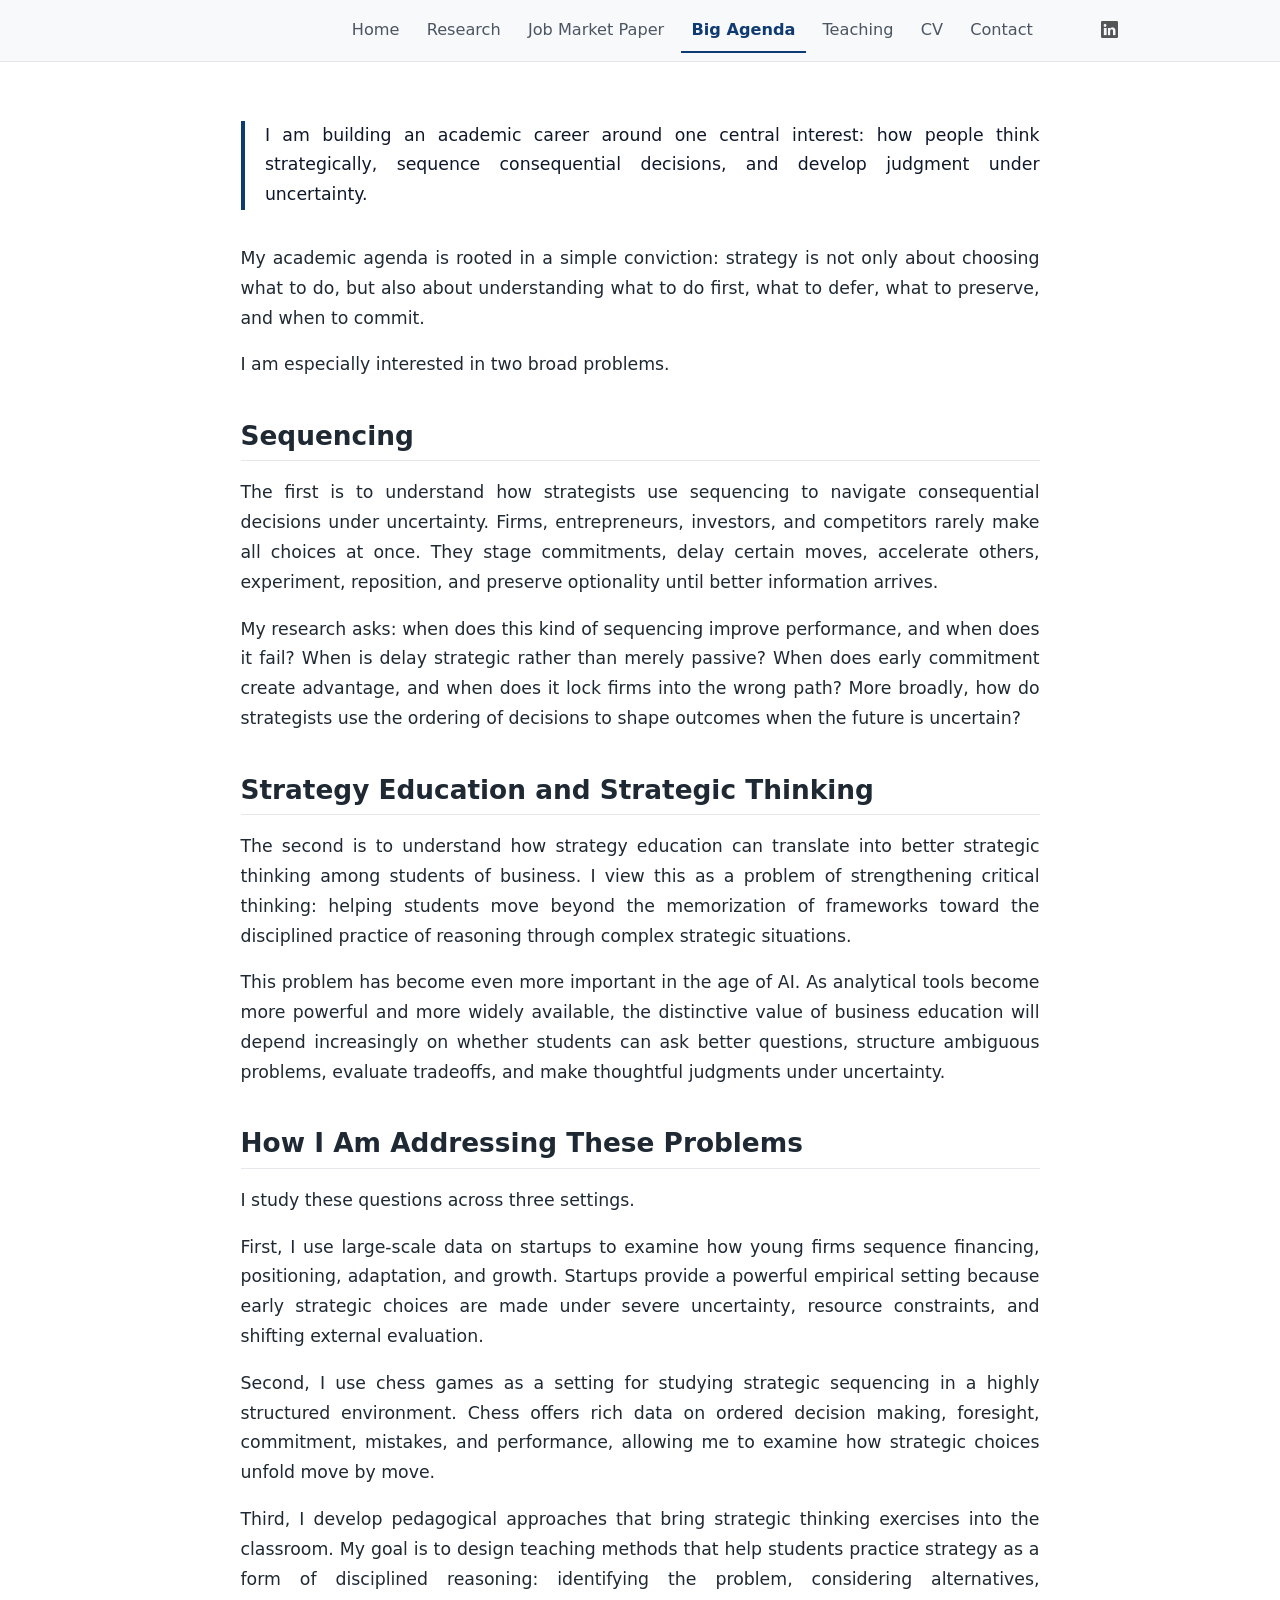
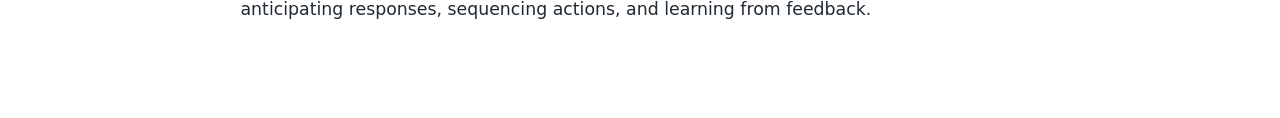
==== commit d0498f3c: "Built site for gh-pages" ====
--- a/big-agenda.html
+++ b/big-agenda.html
@@ -92,10 +92,6 @@
 <span class="menu-text">Teaching</span></a>
   </li>  
   <li class="nav-item">
-    <a class="nav-link" href="./writing.html"> 
-<span class="menu-text">Writing</span></a>
-  </li>  
-  <li class="nav-item">
     <a class="nav-link" href="./cv.html"> 
 <span class="menu-text">CV</span></a>
   </li>  
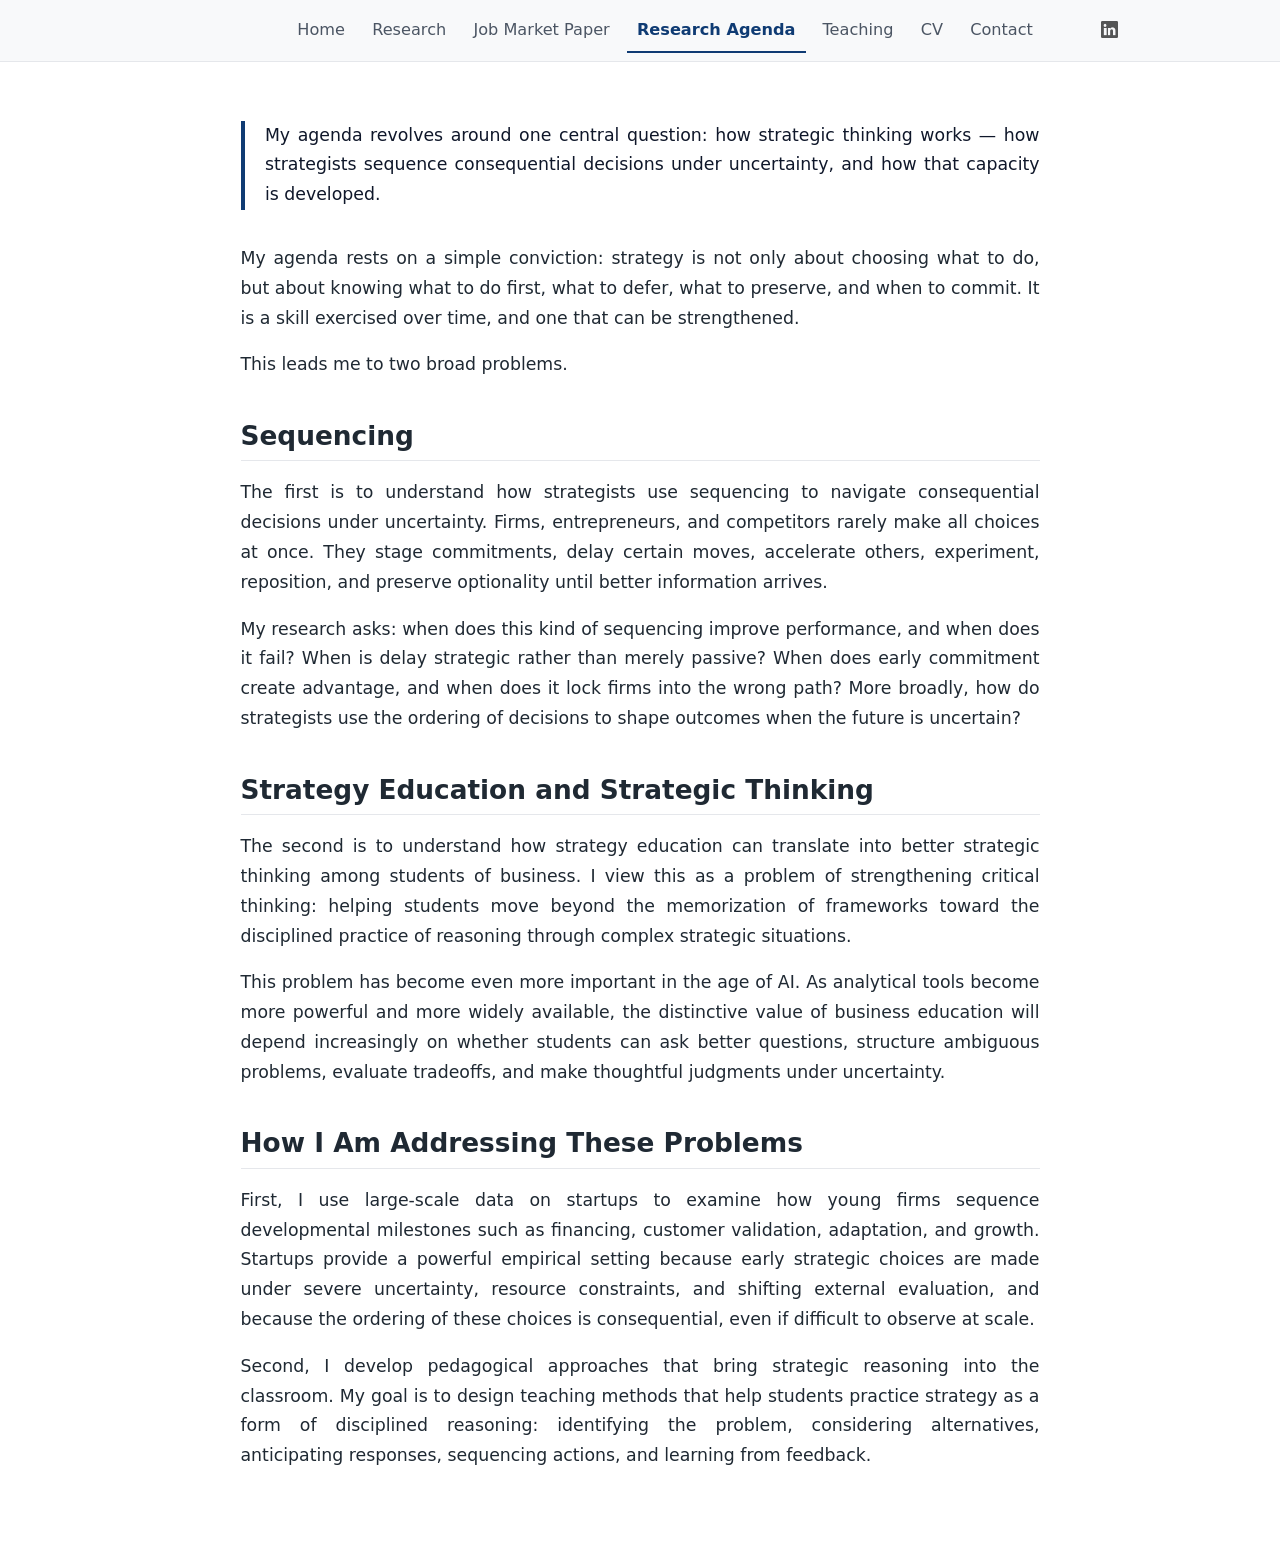
==== commit 2f37791a: "Built site for gh-pages" ====
--- a/big-agenda.html
+++ b/big-agenda.html
@@ -7,7 +7,7 @@
 <meta name="viewport" content="width=device-width, initial-scale=1.0, user-scalable=yes">
 
 
-<title>Big Agenda – Ndu Ugwuanyi</title>
+<title>Research Agenda – Ndu Ugwuanyi</title>
 <style>
 /* Default styles provided by pandoc.
 ** See https://pandoc.org/MANUAL.html#variables-for-html for config info.
@@ -85,7 +85,7 @@
   </li>  
   <li class="nav-item">
     <a class="nav-link active" href="./big-agenda.html" aria-current="page"> 
-<span class="menu-text">Big Agenda</span></a>
+<span class="menu-text">Research Agenda</span></a>
   </li>  
   <li class="nav-item">
     <a class="nav-link" href="./teaching.html"> 
@@ -102,7 +102,7 @@
 </ul>
           </div> <!-- /navcollapse -->
             <div class="quarto-navbar-tools">
-    <a href="https://www.linkedin.com/in/YOUR-LINKEDIN-HANDLE" title="" class="quarto-navigation-tool px-1" aria-label="LinkedIn"><i class="bi bi-linkedin"></i></a>
+    <a href="https://www.linkedin.com/in/rndu/" title="" class="quarto-navigation-tool px-1" aria-label="LinkedIn"><i class="bi bi-linkedin"></i></a>
 </div>
       </div> <!-- /container-fluid -->
     </nav>
@@ -120,13 +120,13 @@
 
 <div class="big-agenda-page">
 <div class="agenda-lede">
-<p>I am building an academic career around one central interest: how people think strategically, sequence consequential decisions, and develop judgment under uncertainty.</p>
+<p>My agenda revolves around one central question: how strategic thinking works — how strategists sequence consequential decisions under uncertainty, and how that capacity is developed.</p>
 </div>
-<p>My academic agenda is rooted in a simple conviction: strategy is not only about choosing what to do, but also about understanding what to do first, what to defer, what to preserve, and when to commit.</p>
-<p>I am especially interested in two broad problems.</p>
+<p>My agenda rests on a simple conviction: strategy is not only about choosing what to do, but about knowing what to do first, what to defer, what to preserve, and when to commit. It is a skill exercised over time, and one that can be strengthened.</p>
+<p>This leads me to two broad problems.</p>
 <section id="sequencing" class="level2">
 <h2 data-anchor-id="sequencing">Sequencing</h2>
-<p>The first is to understand how strategists use sequencing to navigate consequential decisions under uncertainty. Firms, entrepreneurs, investors, and competitors rarely make all choices at once. They stage commitments, delay certain moves, accelerate others, experiment, reposition, and preserve optionality until better information arrives.</p>
+<p>The first is to understand how strategists use sequencing to navigate consequential decisions under uncertainty. Firms, entrepreneurs, and competitors rarely make all choices at once. They stage commitments, delay certain moves, accelerate others, experiment, reposition, and preserve optionality until better information arrives.</p>
 <p>My research asks: when does this kind of sequencing improve performance, and when does it fail? When is delay strategic rather than merely passive? When does early commitment create advantage, and when does it lock firms into the wrong path? More broadly, how do strategists use the ordering of decisions to shape outcomes when the future is uncertain?</p>
 </section>
 <section id="strategy-education-and-strategic-thinking" class="level2">
@@ -136,10 +136,8 @@
 </section>
 <section id="how-i-am-addressing-these-problems" class="level2">
 <h2 data-anchor-id="how-i-am-addressing-these-problems">How I Am Addressing These Problems</h2>
-<p>I study these questions across three settings.</p>
-<p>First, I use large-scale data on startups to examine how young firms sequence financing, positioning, adaptation, and growth. Startups provide a powerful empirical setting because early strategic choices are made under severe uncertainty, resource constraints, and shifting external evaluation.</p>
-<p>Second, I use chess games as a setting for studying strategic sequencing in a highly structured environment. Chess offers rich data on ordered decision making, foresight, commitment, mistakes, and performance, allowing me to examine how strategic choices unfold move by move.</p>
-<p>Third, I develop pedagogical approaches that bring strategic thinking exercises into the classroom. My goal is to design teaching methods that help students practice strategy as a form of disciplined reasoning: identifying the problem, considering alternatives, anticipating responses, sequencing actions, and learning from feedback.</p>
+<p>First, I use large-scale data on startups to examine how young firms sequence developmental milestones such as financing, customer validation, adaptation, and growth. Startups provide a powerful empirical setting because early strategic choices are made under severe uncertainty, resource constraints, and shifting external evaluation, and because the ordering of these choices is consequential, even if difficult to observe at scale.</p>
+<p>Second, I develop pedagogical approaches that bring strategic reasoning into the classroom. My goal is to design teaching methods that help students practice strategy as a form of disciplined reasoning: identifying the problem, considering alternatives, anticipating responses, sequencing actions, and learning from feedback.</p>
 </section>
 </div>
 
--- a/styles.css
+++ b/styles.css
@@ -599,4 +599,112 @@
 .navbar .quarto-navbar-tools .nav-link {
   padding-left: 0.25rem;
   padding-right: 0.25rem;
+}
+
+/* =========================================================
+   Teaching page text and sliding student comments
+   ========================================================= */
+
+.teaching-page p {
+  text-align: justify;
+  text-justify: inter-word;
+}
+
+.student-comment-note {
+  font-size: 0.84rem;
+  color: #4b5563;
+  margin-bottom: 1rem;
+}
+
+.student-carousel {
+  display: flex;
+  align-items: center;
+  gap: 1.15rem;
+  margin: 1rem 0 2.5rem 0;
+}
+
+.student-comment-window {
+  overflow: hidden;
+  width: 100%;
+  min-height: 310px;
+  display: flex;
+  align-items: center;
+}
+
+.student-comment-track {
+  display: flex;
+  align-items: center;
+  transition: transform 0.45s ease;
+  width: 100%;
+}
+
+.student-comment-slide {
+  flex: 0 0 100%;
+  margin: 0;
+  padding: 0;
+  border-left: none !important;
+  border-right: none !important;
+  background: transparent;
+  min-height: 310px;
+  display: flex;
+  flex-direction: column;
+  justify-content: center;
+}
+
+.student-comment-slide p {
+  font-size: 0.8rem;
+  line-height: 1.55;
+  color: #1f2933;
+  text-align: justify;
+  font-style: italic;
+  margin-bottom: 0.65rem;
+}
+
+.student-comment-prev,
+.student-comment-next {
+  border: none;
+  background: transparent;
+  color: #0f3b73;
+  font-size: 2.15rem;
+  font-weight: 900;
+  line-height: 1;
+  cursor: pointer;
+  padding: 0;
+  width: 2.2rem;
+  flex: 0 0 2.2rem;
+}
+
+.student-comment-prev:hover,
+.student-comment-next:hover {
+  color: #0f172a;
+}
+
+/* =========================================================
+   Job Market Paper request link
+   ========================================================= */
+
+.jmp-final-request {
+  margin: 0.45rem 0 0 0;
+  font-size: 0.95rem;
+  color: #4b5563;
+}
+
+.jmp-final-request a {
+  color: #0f3b73;
+  font-weight: 600;
+  text-decoration: underline;
+  text-underline-offset: 3px;
+}
+
+.jmp-final-request a:hover {
+  color: #0f172a;
+}
+
+/* =========================================================
+   Research page text justification
+   ========================================================= */
+
+.research-page p {
+  text-align: justify;
+  text-justify: inter-word;
 }
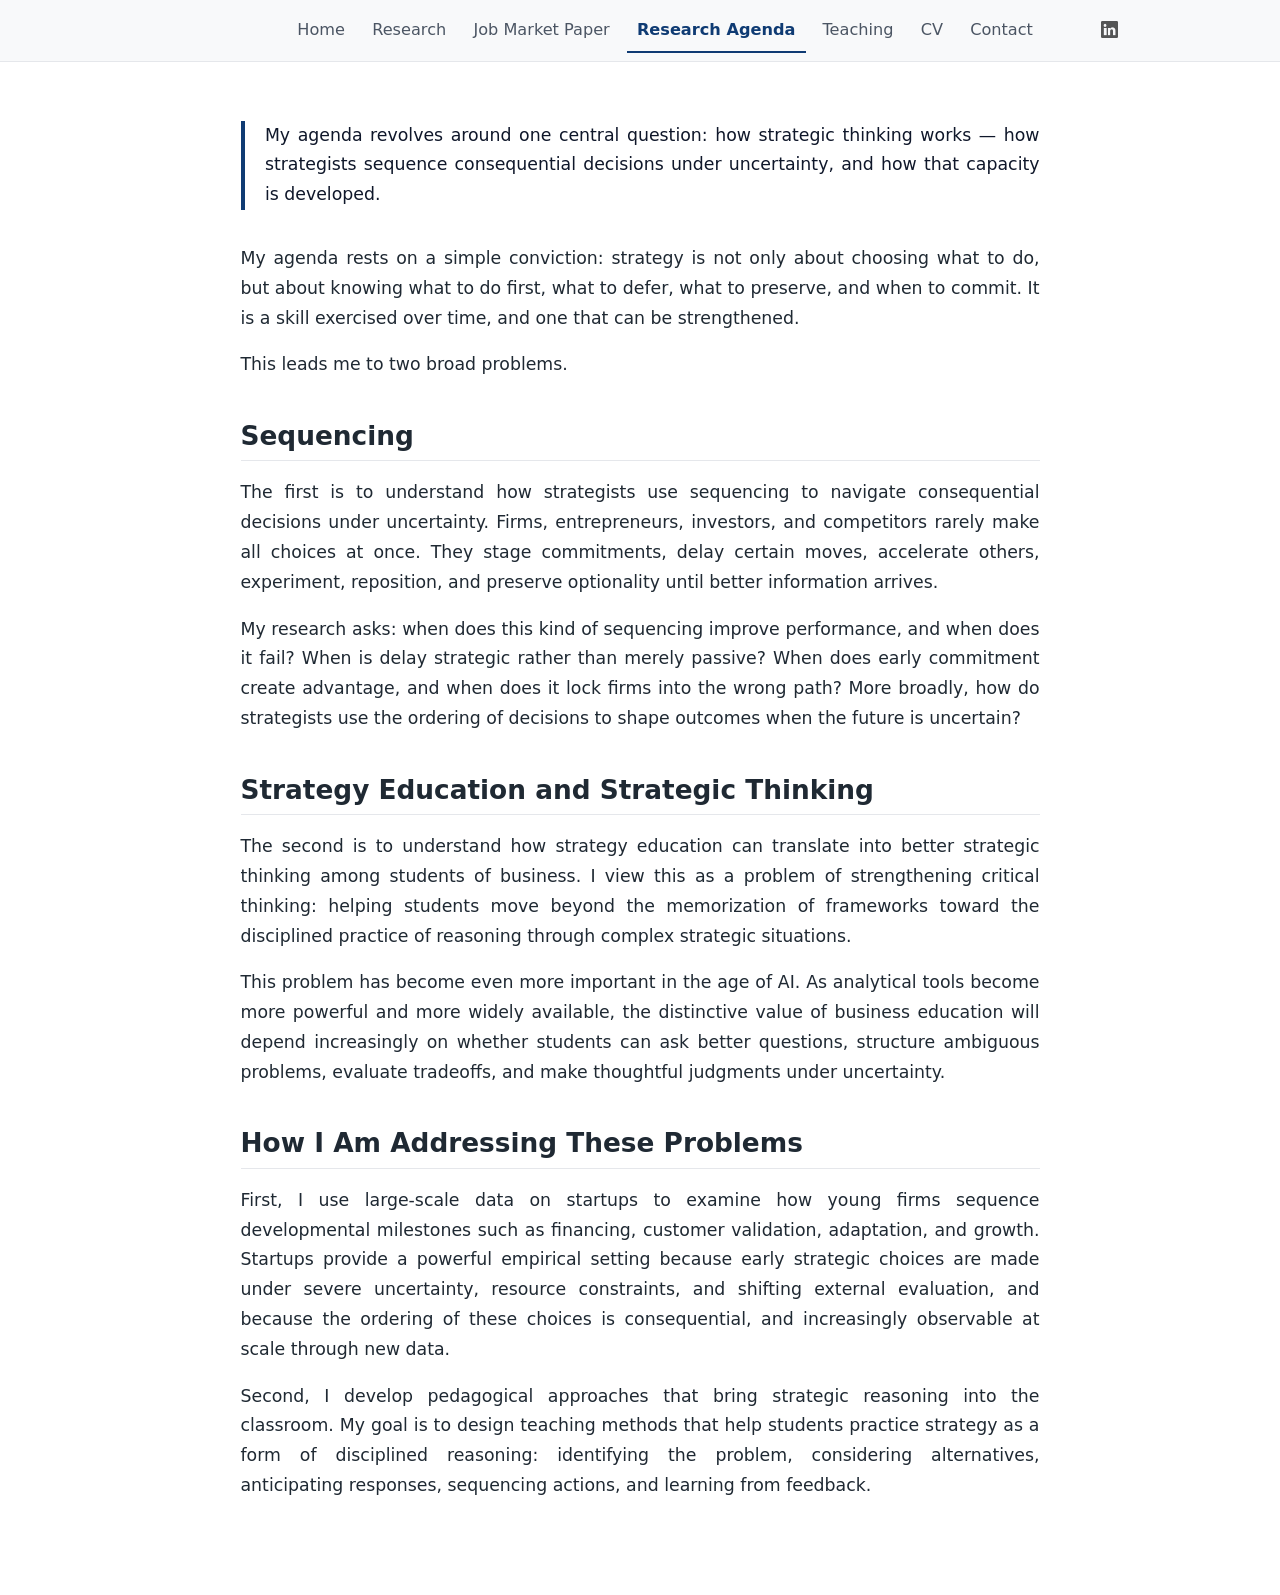
==== commit 78424570: "Built site for gh-pages" ====
--- a/big-agenda.html
+++ b/big-agenda.html
@@ -126,7 +126,7 @@
 <p>This leads me to two broad problems.</p>
 <section id="sequencing" class="level2">
 <h2 data-anchor-id="sequencing">Sequencing</h2>
-<p>The first is to understand how strategists use sequencing to navigate consequential decisions under uncertainty. Firms, entrepreneurs, and competitors rarely make all choices at once. They stage commitments, delay certain moves, accelerate others, experiment, reposition, and preserve optionality until better information arrives.</p>
+<p>The first is to understand how strategists use sequencing to navigate consequential decisions under uncertainty. Firms, entrepreneurs, investors, and competitors rarely make all choices at once. They stage commitments, delay certain moves, accelerate others, experiment, reposition, and preserve optionality until better information arrives.</p>
 <p>My research asks: when does this kind of sequencing improve performance, and when does it fail? When is delay strategic rather than merely passive? When does early commitment create advantage, and when does it lock firms into the wrong path? More broadly, how do strategists use the ordering of decisions to shape outcomes when the future is uncertain?</p>
 </section>
 <section id="strategy-education-and-strategic-thinking" class="level2">
@@ -136,7 +136,7 @@
 </section>
 <section id="how-i-am-addressing-these-problems" class="level2">
 <h2 data-anchor-id="how-i-am-addressing-these-problems">How I Am Addressing These Problems</h2>
-<p>First, I use large-scale data on startups to examine how young firms sequence developmental milestones such as financing, customer validation, adaptation, and growth. Startups provide a powerful empirical setting because early strategic choices are made under severe uncertainty, resource constraints, and shifting external evaluation, and because the ordering of these choices is consequential, even if difficult to observe at scale.</p>
+<p>First, I use large-scale data on startups to examine how young firms sequence developmental milestones such as financing, customer validation, adaptation, and growth. Startups provide a powerful empirical setting because early strategic choices are made under severe uncertainty, resource constraints, and shifting external evaluation, and because the ordering of these choices is consequential, and increasingly observable at scale through new data.</p>
 <p>Second, I develop pedagogical approaches that bring strategic reasoning into the classroom. My goal is to design teaching methods that help students practice strategy as a form of disciplined reasoning: identifying the problem, considering alternatives, anticipating responses, sequencing actions, and learning from feedback.</p>
 </section>
 </div>
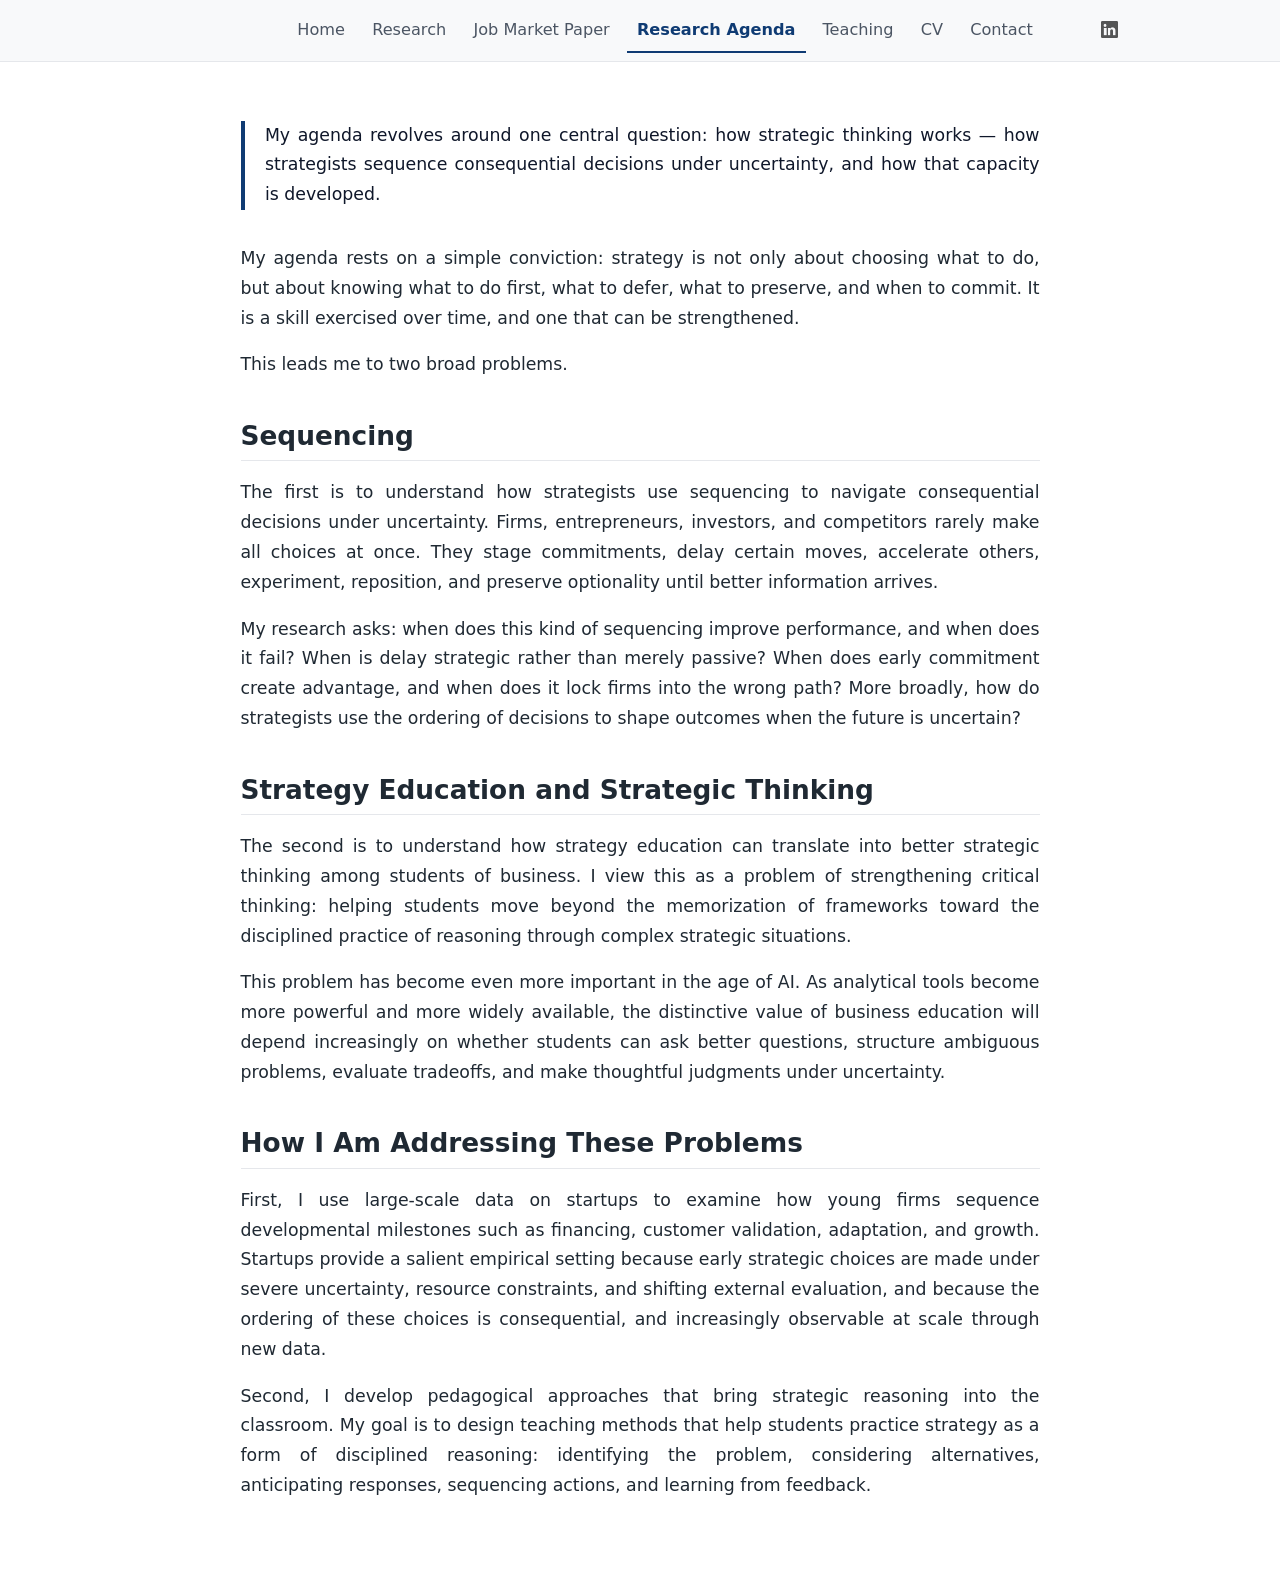
==== commit 629fcdfe: "Built site for gh-pages" ====
--- a/big-agenda.html
+++ b/big-agenda.html
@@ -136,7 +136,7 @@
 </section>
 <section id="how-i-am-addressing-these-problems" class="level2">
 <h2 data-anchor-id="how-i-am-addressing-these-problems">How I Am Addressing These Problems</h2>
-<p>First, I use large-scale data on startups to examine how young firms sequence developmental milestones such as financing, customer validation, adaptation, and growth. Startups provide a powerful empirical setting because early strategic choices are made under severe uncertainty, resource constraints, and shifting external evaluation, and because the ordering of these choices is consequential, and increasingly observable at scale through new data.</p>
+<p>First, I use large-scale data on startups to examine how young firms sequence developmental milestones such as financing, customer validation, adaptation, and growth. Startups provide a salient empirical setting because early strategic choices are made under severe uncertainty, resource constraints, and shifting external evaluation, and because the ordering of these choices is consequential, and increasingly observable at scale through new data.</p>
 <p>Second, I develop pedagogical approaches that bring strategic reasoning into the classroom. My goal is to design teaching methods that help students practice strategy as a form of disciplined reasoning: identifying the problem, considering alternatives, anticipating responses, sequencing actions, and learning from feedback.</p>
 </section>
 </div>
